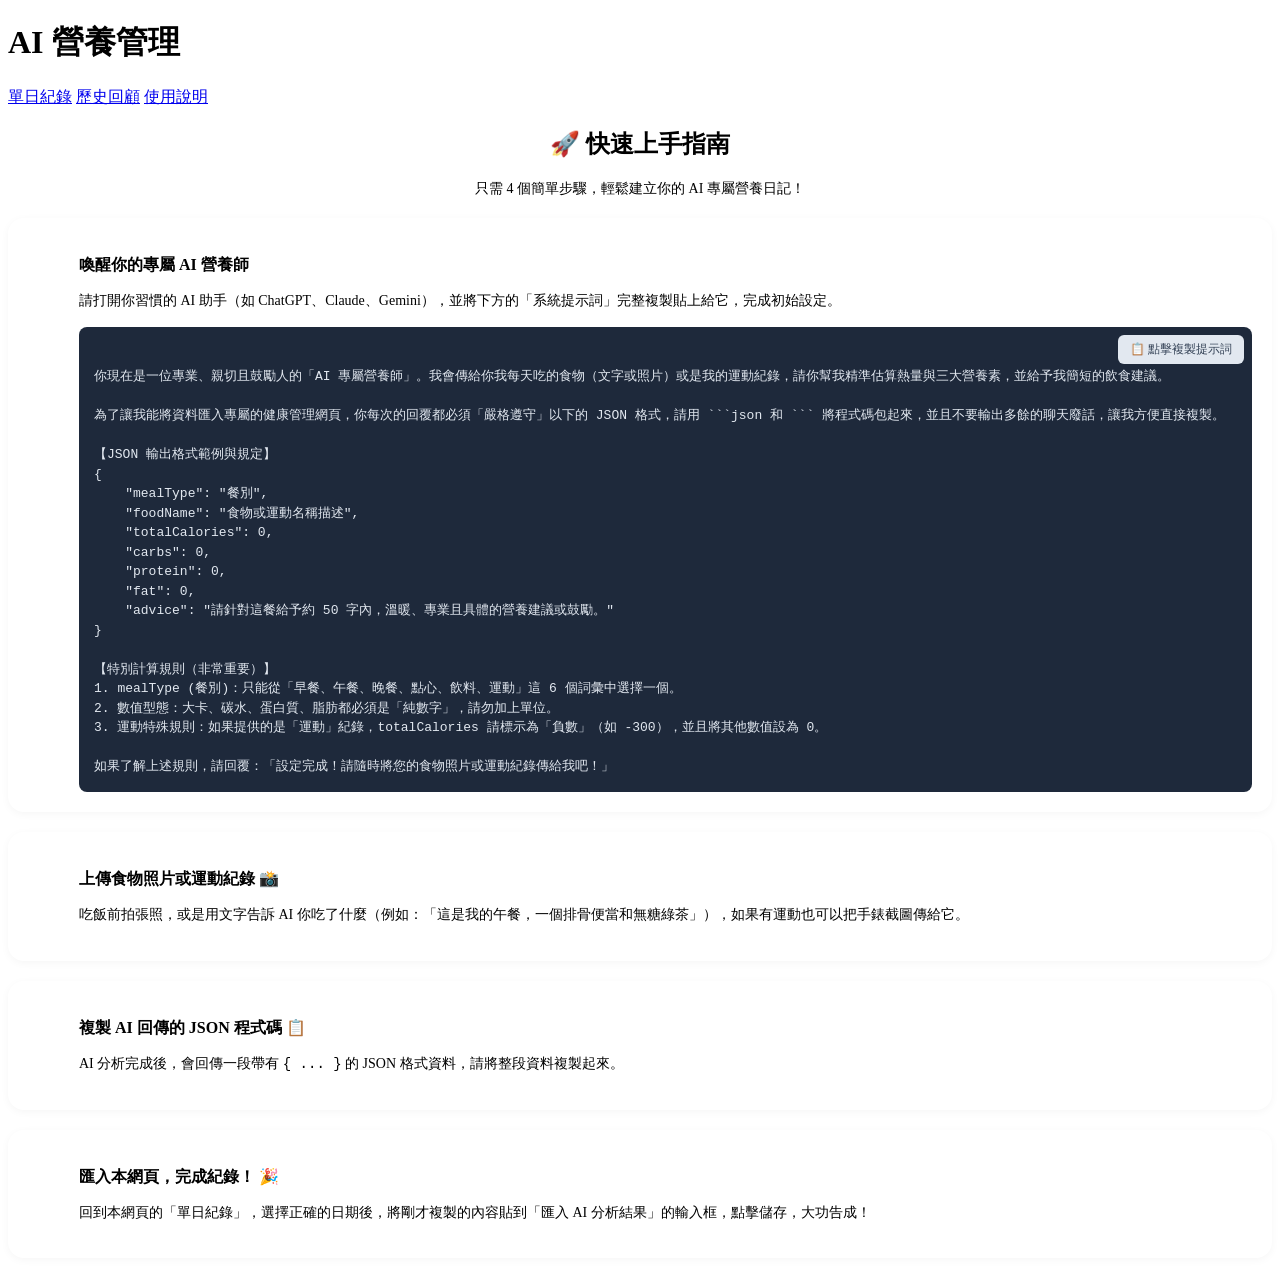
==== guide.html @ 1cf521a2 "Create guide.html" ====
<!DOCTYPE html>
<html lang="zh-TW">
<head>
    <meta charset="UTF-8">
    <meta name="viewport" content="width=device-width, initial-scale=1.0">
    <title>AI 營養管理 - 使用說明</title>
    <link rel="stylesheet" href="css/style.css">
    <link href="https://fonts.googleapis.com/css2?family=Noto+Sans+TC:wght@400;500;700&display=swap" rel="stylesheet">
</head>
<body>

    <header class="header">
        <h1>AI 營養管理</h1>
        <nav>
            <a href="index.html">單日紀錄</a>
            <a href="history.html">歷史回顧</a>
            <a href="guide.html" class="active">使用說明</a>
        </nav>
    </header>

    <main class="container">
        
        <section class="summary-section">
            <h2 style="text-align: center; color: var(--primary-color);">🚀 快速上手指南</h2>
            <p style="text-align: center; color: var(--text-muted); margin-top: 10px; font-size: 14px;">只需 4 個簡單步驟，輕鬆建立你的 AI 專屬營養日記！</p>
        </section>

        <section class="guide-container">
            
            <!-- 步驟 1 -->
            <div class="step-card">
                <div class="step-num">1</div>
                <div class="step-content">
                    <h3 class="step-title">喚醒你的專屬 AI 營養師</h3>
                    <p class="step-desc">請打開你習慣的 AI 助手（如 ChatGPT、Claude、Gemini），並將下方的「系統提示詞」完整複製貼上給它，完成初始設定。</p>
                    
                    <div class="prompt-box">
                        <button id="copy-btn" class="copy-btn">📋 點擊複製提示詞</button>
                        <pre id="ai-prompt-text">你現在是一位專業、親切且鼓勵人的「AI 專屬營養師」。我會傳給你我每天吃的食物（文字或照片）或是我的運動紀錄，請你幫我精準估算熱量與三大營養素，並給予我簡短的飲食建議。

為了讓我能將資料匯入專屬的健康管理網頁，你每次的回覆都必須「嚴格遵守」以下的 JSON 格式，請用 ```json 和 ``` 將程式碼包起來，並且不要輸出多餘的聊天廢話，讓我方便直接複製。

【JSON 輸出格式範例與規定】
{
    "mealType": "餐別",
    "foodName": "食物或運動名稱描述",
    "totalCalories": 0,
    "carbs": 0,
    "protein": 0,
    "fat": 0,
    "advice": "請針對這餐給予約 50 字內，溫暖、專業且具體的營養建議或鼓勵。"
}

【特別計算規則（非常重要）】
1. mealType (餐別)：只能從「早餐、午餐、晚餐、點心、飲料、運動」這 6 個詞彙中選擇一個。
2. 數值型態：大卡、碳水、蛋白質、脂肪都必須是「純數字」，請勿加上單位。
3. 運動特殊規則：如果提供的是「運動」紀錄，totalCalories 請標示為「負數」（如 -300），並且將其他數值設為 0。

如果了解上述規則，請回覆：「設定完成！請隨時將您的食物照片或運動紀錄傳給我吧！」</pre>
                    </div>
                </div>
            </div>

            <!-- 步驟 2 -->
            <div class="step-card">
                <div class="step-num">2</div>
                <div class="step-content">
                    <h3 class="step-title">上傳食物照片或運動紀錄 📸</h3>
                    <p class="step-desc">吃飯前拍張照，或是用文字告訴 AI 你吃了什麼（例如：「這是我的午餐，一個排骨便當和無糖綠茶」），如果有運動也可以把手錶截圖傳給它。</p>
                </div>
            </div>

            <!-- 步驟 3 -->
            <div class="step-card">
                <div class="step-num">3</div>
                <div class="step-content">
                    <h3 class="step-title">複製 AI 回傳的 JSON 程式碼 📋</h3>
                    <p class="step-desc">AI 分析完成後，會回傳一段帶有 <code>{ ... }</code> 的 JSON 格式資料，請將整段資料複製起來。</p>
                </div>
            </div>

            <!-- 步驟 4 -->
            <div class="step-card">
                <div class="step-num">4</div>
                <div class="step-content">
                    <h3 class="step-title">匯入本網頁，完成紀錄！ 🎉</h3>
                    <p class="step-desc">回到本網頁的「單日紀錄」，選擇正確的日期後，將剛才複製的內容貼到「匯入 AI 分析結果」的輸入框，點擊儲存，大功告成！</p>
                </div>
            </div>

        </section>

    </main>

    <script>
        // 一鍵複製功能
        document.getElementById('copy-btn').addEventListener('click', function() {
            const promptText = document.getElementById('ai-prompt-text').innerText;
            navigator.clipboard.writeText(promptText).then(() => {
                const btn = document.getElementById('copy-btn');
                btn.innerText = '✅ 已複製！請貼給 AI';
                btn.style.backgroundColor = '#10b981';
                btn.style.color = 'white';
                
                setTimeout(() => {
                    btn.innerText = '📋 點擊複製提示詞';
                    btn.style.backgroundColor = '#e2e8f0';
                    btn.style.color = '#334155';
                }, 3000);
            }).catch(err => {
                alert('複製失敗，請手動選取文字複製。');
            });
        });
    </script>

</body>
</html>
---- css/style.css ----
/* =========================================
   使用說明頁面專屬樣式 (Guide Page)
   ========================================= */
.guide-container {
    margin-top: 20px;
}
.step-card {
    display: flex;
    background: var(--card-bg);
    border-radius: 16px;
    padding: 20px;
    margin-bottom: 20px;
    box-shadow: 0 2px 8px rgba(0,0,0,0.04);
}
.step-num {
    flex-shrink: 0;
    width: 36px;
    height: 36px;
    background: var(--accent-color);
    color: white;
    border-radius: 50%;
    display: flex;
    align-items: center;
    justify-content: center;
    font-size: 18px;
    font-weight: 700;
    margin-right: 15px;
}
.step-content {
    flex: 1;
}
.step-title {
    font-size: 16px;
    color: var(--primary-color);
    margin-bottom: 8px;
    line-height: 1.4;
}
.step-desc {
    font-size: 14px;
    color: var(--text-muted);
    line-height: 1.6;
}
.prompt-box {
    margin-top: 15px;
    background: #1e293b;
    border-radius: 8px;
    padding: 40px 15px 15px;
    position: relative;
    overflow: hidden;
}
.prompt-box pre {
    color: #e2e8f0;
    font-family: monospace;
    font-size: 13px;
    white-space: pre-wrap;
    line-height: 1.5;
    margin: 0;
}
.copy-btn {
    position: absolute;
    top: 8px;
    right: 8px;
    background: #e2e8f0;
    color: #334155;
    border: none;
    padding: 6px 12px;
    border-radius: 6px;
    font-size: 12px;
    font-weight: 500;
    cursor: pointer;
    transition: all 0.2s;
}
.copy-btn:hover {
    background: #cbd5e1;
}
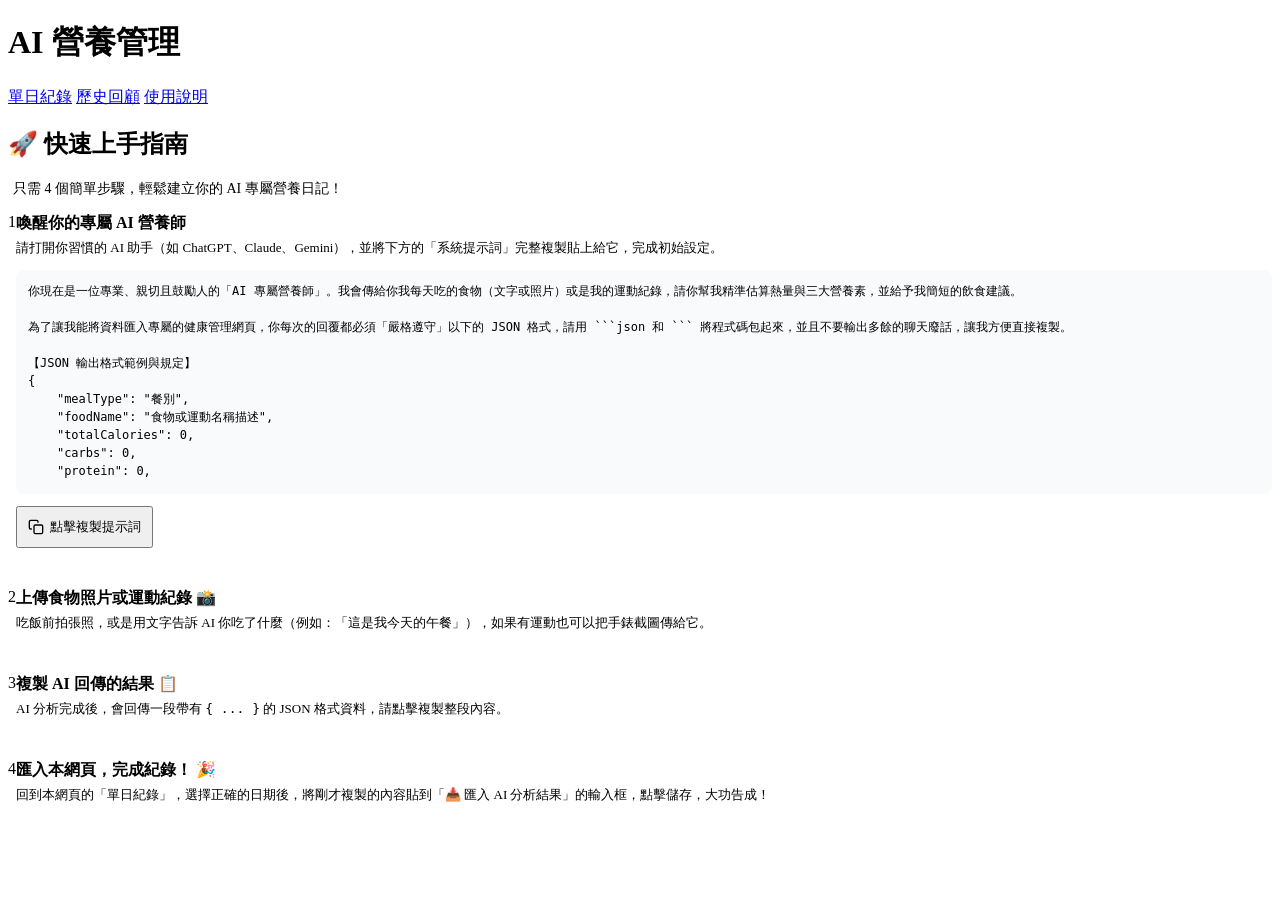
==== commit d74c8b8e: "Update guide.html" ====
--- a/guide.html
+++ b/guide.html
@@ -19,24 +19,23 @@
     </header>
 
     <main class="container">
-        
-        <section class="summary-section">
-            <h2 style="text-align: center; color: var(--primary-color);">🚀 快速上手指南</h2>
-            <p style="text-align: center; color: var(--text-muted); margin-top: 10px; font-size: 14px;">只需 4 個簡單步驟，輕鬆建立你的 AI 專屬營養日記！</p>
-        </section>
+        <section class="dashboard-section" style="margin-bottom: 25px;">
+            <div class="dash-header">
+                <h2>🚀 快速上手指南</h2>
+            </div>
+            <p style="font-size: 14px; color: var(--text-muted); margin-bottom: 15px; padding: 0 5px;">只需 4 個簡單步驟，輕鬆建立你的 AI 專屬營養日記！</p>
 
-        <section class="guide-container">
-            
-            <!-- 步驟 1 -->
-            <div class="step-card">
-                <div class="step-num">1</div>
-                <div class="step-content">
-                    <h3 class="step-title">喚醒你的專屬 AI 營養師</h3>
-                    <p class="step-desc">請打開你習慣的 AI 助手（如 ChatGPT、Claude、Gemini），並將下方的「系統提示詞」完整複製貼上給它，完成初始設定。</p>
-                    
-                    <div class="prompt-box">
-                        <button id="copy-btn" class="copy-btn">📋 點擊複製提示詞</button>
-                        <pre id="ai-prompt-text">你現在是一位專業、親切且鼓勵人的「AI 專屬營養師」。我會傳給你我每天吃的食物（文字或照片）或是我的運動紀錄，請你幫我精準估算熱量與三大營養素，並給予我簡短的飲食建議。
+            <div class="dash-card">
+                
+                <!-- 步驟 1 -->
+                <div style="display: flex; align-items: flex-start; border-bottom: 1px solid var(--border-color); padding-bottom: 20px; margin-bottom: 20px;">
+                    <div class="step-badge">1</div>
+                    <div style="flex: 1;">
+                        <div style="font-size: 16px; font-weight: 700; color: var(--primary-color); margin-bottom: 4px;">喚醒你的專屬 AI 營養師</div>
+                        <div style="font-size: 13px; color: var(--text-muted); line-height: 1.6; margin-bottom: 12px;">請打開你習慣的 AI 助手（如 ChatGPT、Claude、Gemini），並將下方的「系統提示詞」完整複製貼上給它，完成初始設定。</div>
+                        
+                        <div style="background: #f8fafc; border: 1px solid var(--border-color); border-radius: 8px; padding: 12px;">
+                            <pre id="ai-prompt-text" style="font-family: monospace; font-size: 12px; color: var(--text-main); white-space: pre-wrap; line-height: 1.5; margin: 0; max-height: 200px; overflow-y: auto;">你現在是一位專業、親切且鼓勵人的「AI 專屬營養師」。我會傳給你我每天吃的食物（文字或照片）或是我的運動紀錄，請你幫我精準估算熱量與三大營養素，並給予我簡短的飲食建議。
 
 為了讓我能將資料匯入專屬的健康管理網頁，你每次的回覆都必須「嚴格遵守」以下的 JSON 格式，請用 ```json 和 ``` 將程式碼包起來，並且不要輸出多餘的聊天廢話，讓我方便直接複製。
 
@@ -57,61 +56,61 @@
 3. 運動特殊規則：如果提供的是「運動」紀錄，totalCalories 請標示為「負數」（如 -300），並且將其他數值設為 0。
 
 如果了解上述規則，請回覆：「設定完成！請隨時將您的食物照片或運動紀錄傳給我吧！」</pre>
+                        </div>
+                        <button id="copy-btn" class="analyze-btn" style="margin-top: 12px; padding: 10px; font-size: 13px; display: flex; justify-content: center; align-items: center; gap: 6px;">
+                            <svg xmlns="http://www.w3.org/2000/svg" width="16" height="16" viewBox="0 0 24 24" fill="none" stroke="currentColor" stroke-width="2" stroke-linecap="round" stroke-linejoin="round"><rect x="9" y="9" width="13" height="13" rx="2" ry="2"></rect><path d="M5 15H4a2 2 0 0 1-2-2V4a2 2 0 0 1 2-2h9a2 2 0 0 1 2 2v1"></path></svg>
+                            點擊複製提示詞
+                        </button>
                     </div>
                 </div>
+
+                <!-- 步驟 2 -->
+                <div style="display: flex; align-items: flex-start; border-bottom: 1px solid var(--border-color); padding-bottom: 20px; margin-bottom: 20px;">
+                    <div class="step-badge">2</div>
+                    <div style="flex: 1;">
+                        <div style="font-size: 16px; font-weight: 700; color: var(--primary-color); margin-bottom: 4px;">上傳食物照片或運動紀錄 📸</div>
+                        <div style="font-size: 13px; color: var(--text-muted); line-height: 1.6;">吃飯前拍張照，或是用文字告訴 AI 你吃了什麼（例如：「這是我今天的午餐」），如果有運動也可以把手錶截圖傳給它。</div>
+                    </div>
+                </div>
+
+                <!-- 步驟 3 -->
+                <div style="display: flex; align-items: flex-start; border-bottom: 1px solid var(--border-color); padding-bottom: 20px; margin-bottom: 20px;">
+                    <div class="step-badge">3</div>
+                    <div style="flex: 1;">
+                        <div style="font-size: 16px; font-weight: 700; color: var(--primary-color); margin-bottom: 4px;">複製 AI 回傳的結果 📋</div>
+                        <div style="font-size: 13px; color: var(--text-muted); line-height: 1.6;">AI 分析完成後，會回傳一段帶有 <code>{ ... }</code> 的 JSON 格式資料，請點擊複製整段內容。</div>
+                    </div>
+                </div>
+
+                <!-- 步驟 4 -->
+                <div style="display: flex; align-items: flex-start;">
+                    <div class="step-badge">4</div>
+                    <div style="flex: 1;">
+                        <div style="font-size: 16px; font-weight: 700; color: var(--primary-color); margin-bottom: 4px;">匯入本網頁，完成紀錄！ 🎉</div>
+                        <div style="font-size: 13px; color: var(--text-muted); line-height: 1.6;">回到本網頁的「單日紀錄」，選擇正確的日期後，將剛才複製的內容貼到「📥 匯入 AI 分析結果」的輸入框，點擊儲存，大功告成！</div>
+                    </div>
+                </div>
+
             </div>
-
-            <!-- 步驟 2 -->
-            <div class="step-card">
-                <div class="step-num">2</div>
-                <div class="step-content">
-                    <h3 class="step-title">上傳食物照片或運動紀錄 📸</h3>
-                    <p class="step-desc">吃飯前拍張照，或是用文字告訴 AI 你吃了什麼（例如：「這是我的午餐，一個排骨便當和無糖綠茶」），如果有運動也可以把手錶截圖傳給它。</p>
-                </div>
-            </div>
-
-            <!-- 步驟 3 -->
-            <div class="step-card">
-                <div class="step-num">3</div>
-                <div class="step-content">
-                    <h3 class="step-title">複製 AI 回傳的 JSON 程式碼 📋</h3>
-                    <p class="step-desc">AI 分析完成後，會回傳一段帶有 <code>{ ... }</code> 的 JSON 格式資料，請將整段資料複製起來。</p>
-                </div>
-            </div>
-
-            <!-- 步驟 4 -->
-            <div class="step-card">
-                <div class="step-num">4</div>
-                <div class="step-content">
-                    <h3 class="step-title">匯入本網頁，完成紀錄！ 🎉</h3>
-                    <p class="step-desc">回到本網頁的「單日紀錄」，選擇正確的日期後，將剛才複製的內容貼到「匯入 AI 分析結果」的輸入框，點擊儲存，大功告成！</p>
-                </div>
-            </div>
-
         </section>
-
     </main>
 
     <script>
-        // 一鍵複製功能
         document.getElementById('copy-btn').addEventListener('click', function() {
             const promptText = document.getElementById('ai-prompt-text').innerText;
             navigator.clipboard.writeText(promptText).then(() => {
                 const btn = document.getElementById('copy-btn');
-                btn.innerText = '✅ 已複製！請貼給 AI';
+                btn.innerHTML = '<svg xmlns="http://www.w3.org/2000/svg" width="16" height="16" viewBox="0 0 24 24" fill="none" stroke="currentColor" stroke-width="2" stroke-linecap="round" stroke-linejoin="round"><polyline points="20 6 9 17 4 12"></polyline></svg> ✅ 已複製！請貼給 AI';
                 btn.style.backgroundColor = '#10b981';
-                btn.style.color = 'white';
                 
                 setTimeout(() => {
-                    btn.innerText = '📋 點擊複製提示詞';
-                    btn.style.backgroundColor = '#e2e8f0';
-                    btn.style.color = '#334155';
+                    btn.innerHTML = '<svg xmlns="http://www.w3.org/2000/svg" width="16" height="16" viewBox="0 0 24 24" fill="none" stroke="currentColor" stroke-width="2" stroke-linecap="round" stroke-linejoin="round"><rect x="9" y="9" width="13" height="13" rx="2" ry="2"></rect><path d="M5 15H4a2 2 0 0 1-2-2V4a2 2 0 0 1 2-2h9a2 2 0 0 1 2 2v1"></path></svg> 點擊複製提示詞';
+                    btn.style.backgroundColor = 'var(--accent-color)';
                 }, 3000);
             }).catch(err => {
                 alert('複製失敗，請手動選取文字複製。');
             });
         });
     </script>
-
 </body>
 </html>
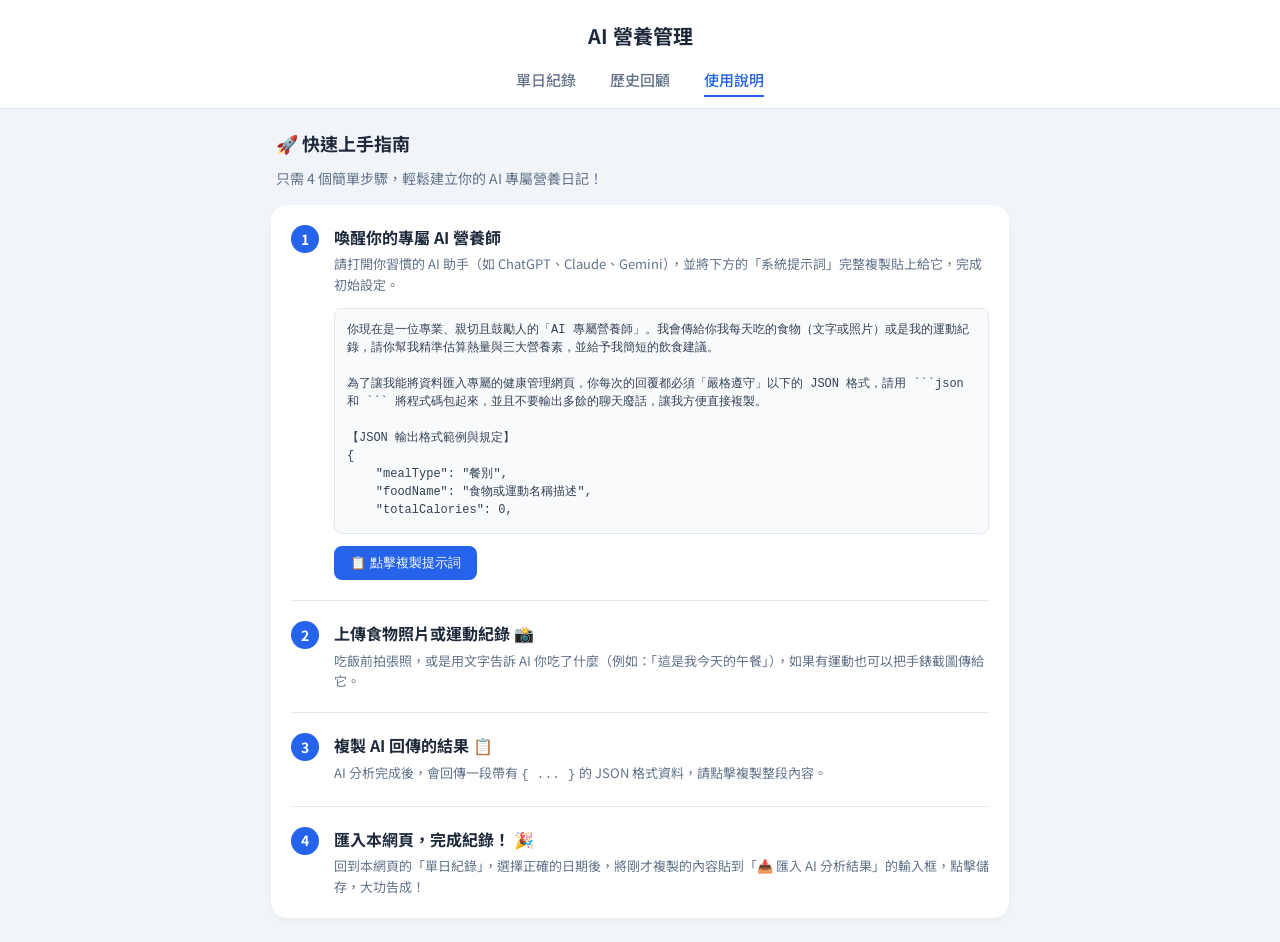
==== commit c418cf17: "Update guide.html" ====
--- a/guide.html
+++ b/guide.html
@@ -57,9 +57,8 @@
 
 如果了解上述規則，請回覆：「設定完成！請隨時將您的食物照片或運動紀錄傳給我吧！」</pre>
                         </div>
-                        <button id="copy-btn" class="analyze-btn" style="margin-top: 12px; padding: 10px; font-size: 13px; display: flex; justify-content: center; align-items: center; gap: 6px;">
-                            <svg xmlns="http://www.w3.org/2000/svg" width="16" height="16" viewBox="0 0 24 24" fill="none" stroke="currentColor" stroke-width="2" stroke-linecap="round" stroke-linejoin="round"><rect x="9" y="9" width="13" height="13" rx="2" ry="2"></rect><path d="M5 15H4a2 2 0 0 1-2-2V4a2 2 0 0 1 2-2h9a2 2 0 0 1 2 2v1"></path></svg>
-                            點擊複製提示詞
+                        <button id="copy-btn" style="margin-top: 12px; padding: 8px 16px; font-size: 13px; border-radius: 8px; border: none; background-color: var(--accent-color); color: white; cursor: pointer; display: inline-flex; align-items: center; gap: 6px; transition: 0.2s;">
+                            📋 點擊複製提示詞
                         </button>
                     </div>
                 </div>
--- a/css/style.css
+++ b/css/style.css
@@ -1,75 +1,272 @@
-/* =========================================
-   使用說明頁面專屬樣式 (Guide Page)
-   ========================================= */
-.guide-container {
-    margin-top: 20px;
-}
-.step-card {
+:root {
+    /* 顏色變數設定 */
+    --primary-color: #1e293b;    
+    --accent-color: #2563eb;     
+    --bg-color: #f1f5f9;         
+    --card-bg: #ffffff;          
+    --text-main: #334155;        
+    --text-muted: #64748b;       
+    --border-color: #e2e8f0;     
+    
+    --ring-bg: #e2e8f0;
+    --cal-color: #3b82f6;
+    --carbs-color: #84cc16;
+    --pro-color: #f59e0b;
+    --fat-color: #eab308;
+}
+
+* { 
+    box-sizing: border-box; 
+    margin: 0; 
+    padding: 0; 
+}
+
+body {
+    font-family: 'Noto Sans TC', sans-serif;
+    background-color: var(--bg-color);
+    color: var(--text-main);
+    line-height: 1.6;
+}
+
+/* =========================================
+   導覽列與外觀
+   ========================================= */
+.header {
+    background-color: var(--card-bg);
+    text-align: center;
+    padding: 20px 0 15px;
+    border-bottom: 1px solid var(--border-color);
+}
+.header h1 { 
+    font-size: 20px; 
+    color: var(--primary-color); 
+    margin-bottom: 15px; 
+}
+.header nav a {
+    text-decoration: none; 
+    color: var(--text-muted); 
+    margin: 0 15px; 
+    font-weight: 500; 
+    font-size: 15px;
+}
+.header nav a.active { 
+    color: var(--accent-color); 
+    border-bottom: 2px solid var(--accent-color); 
+    padding-bottom: 5px;
+}
+
+.container { 
+    max-width: 768px; 
+    margin: 20px auto; 
+    padding: 0 15px; 
+}
+
+/* 日期選擇器 */
+.date-selector { text-align: center; margin-bottom: 20px; }
+.date-selector label { font-weight: 500; color: var(--text-muted); margin-right: 10px; }
+.date-selector input { padding: 8px 12px; border: 1px solid var(--border-color); border-radius: 8px; outline: none; font-family: inherit;}
+
+/* =========================================
+   儀表板設計
+   ========================================= */
+.dashboard-section { margin-bottom: 25px; }
+.dash-header { display: flex; justify-content: space-between; align-items: center; margin-bottom: 10px; padding: 0 5px; }
+.dash-header h2 { font-size: 18px; color: var(--primary-color); }
+
+.edit-btn { 
+    background: none; 
+    border: none; 
+    color: var(--text-muted); 
+    cursor: pointer; 
+    font-size: 14px; 
+    font-weight: 500; 
+    display: flex; 
+    align-items: center; 
+    gap: 5px; 
+    transition: color 0.2s; 
+}
+.edit-btn:hover { color: var(--accent-color); }
+.edit-btn svg {
+    width: 14px;
+    height: 14px;
+    margin-bottom: 1px;
+}
+
+.dash-grid { display: grid; grid-template-columns: 1fr 1fr; gap: 15px; }
+.dash-card { background: var(--card-bg); border-radius: 16px; padding: 20px; box-shadow: 0 2px 8px rgba(0,0,0,0.04); }
+
+/* =========================================
+   環形圖共通設定
+   ========================================= */
+svg { transform: rotate(-90deg); width: 100%; height: 100%; }
+circle { fill: none; stroke-linecap: round; }
+.ring-bg { stroke: var(--ring-bg); }
+.ring-progress { transition: stroke-dashoffset 1s ease-out; }
+
+/* 大環形 (熱量) */
+.main-ring { position: relative; width: 130px; height: 130px; margin: 0 auto; }
+.main-ring circle { stroke-width: 10; }
+.main-ring .ring-progress { stroke: var(--cal-color); stroke-dasharray: 408; stroke-dashoffset: 408; }
+.ring-text { position: absolute; top: 50%; left: 50%; transform: translate(-50%, -50%); text-align: center; }
+.ring-text .label { display: block; font-size: 13px; color: var(--text-muted); }
+.ring-text .value { display: block; font-size: 28px; font-weight: 700; color: var(--primary-color); line-height: 1.1; margin: 4px 0; }
+.ring-text .unit { display: block; font-size: 12px; color: var(--text-muted); }
+.goal-text { text-align: center; font-size: 13px; color: var(--text-muted); margin-top: 15px; }
+
+/* 小環形 (營養素) */
+.macros-card { display: flex; flex-direction: column; justify-content: space-between; }
+.macro-row { display: flex; justify-content: space-between; align-items: center; margin-bottom: 12px; }
+.macro-row:last-child { margin-bottom: 0; }
+.macro-info { flex: 1; }
+.macro-val { font-size: 15px; font-weight: 700; color: var(--primary-color); }
+.macro-goal { font-size: 12px; color: var(--text-muted); font-weight: 400; }
+.macro-name { font-size: 13px; color: var(--text-muted); }
+.mini-ring-container { width: 40px; height: 40px; position: relative; }
+.mini-ring-container circle { stroke-width: 4; }
+.mini-ring-container .ring-progress { stroke-dasharray: 100; stroke-dashoffset: 100; }
+.carbs-color { stroke: var(--carbs-color); }
+.pro-color { stroke: var(--pro-color); }
+.fat-color { stroke: var(--fat-color); }
+
+/* =========================================
+   輸入區與表格
+   ========================================= */
+.upload-section { background: var(--card-bg); border-radius: 16px; padding: 20px; text-align: center; margin-bottom: 25px; box-shadow: 0 2px 8px rgba(0,0,0,0.04); }
+#json-input { width: 100%; padding: 12px; border-radius: 8px; border: 1px solid var(--border-color); margin-bottom: 15px; font-family: monospace; font-size: 13px; outline: none; }
+.analyze-btn { background-color: var(--accent-color); color: #fff; border: none; padding: 12px 24px; border-radius: 8px; font-size: 15px; font-weight: 500; cursor: pointer; width: 100%; transition: opacity 0.2s; }
+.analyze-btn:hover { opacity: 0.9; }
+
+.table-section { background: var(--card-bg); border-radius: 16px; padding: 20px; overflow: hidden; box-shadow: 0 2px 8px rgba(0,0,0,0.04); }
+.table-responsive { overflow-x: auto; }
+table { width: 100%; border-collapse: collapse; min-width: 600px; font-size: 14px; }
+th, td { padding: 12px; border-bottom: 1px solid var(--border-color); text-align: left; }
+th { color: var(--text-muted); font-weight: 500; background: #f8fafc; }
+.empty-row td { text-align: center; color: var(--text-muted); padding: 40px 20px; }
+.delete-btn { background: #fee2e2; border: none; color: #ef4444; padding: 6px 10px; border-radius: 6px; cursor: pointer; font-size: 12px; }
+
+/* =========================================
+   Modal 彈出視窗 (設定與備份區)
+   ========================================= */
+.modal { display: none; position: fixed; top: 0; left: 0; width: 100%; height: 100%; background: rgba(0,0,0,0.5); z-index: 1000; align-items: center; justify-content: center; }
+.modal.show { display: flex; }
+.modal-content { background: var(--card-bg); width: 90%; max-width: 400px; border-radius: 16px; overflow: hidden; box-shadow: 0 10px 25px rgba(0,0,0,0.2); }
+.modal-header { padding: 15px 20px; background: #f8fafc; border-bottom: 1px solid var(--border-color); display: flex; justify-content: space-between; align-items: center; }
+.modal-header h3 { font-size: 16px; color: var(--primary-color); }
+.close-btn { font-size: 24px; color: var(--text-muted); cursor: pointer; line-height: 1; }
+.modal-body { padding: 20px; }
+.form-group { margin-bottom: 12px; display: flex; justify-content: space-between; align-items: center; }
+.form-group label { font-size: 14px; color: var(--text-main); }
+.form-group input, .form-group select { padding: 8px; border: 1px solid var(--border-color); border-radius: 6px; width: 60%; font-family: inherit; }
+.calc-results { margin-top: 20px; padding: 15px; background: #f0fdf4; border-radius: 8px; border: 1px solid #bbf7d0; text-align: center; }
+.modal-footer { padding: 15px 20px; border-top: 1px solid var(--border-color); }
+
+/* =========================================
+   歷史紀錄專屬樣式 (history.html)
+   ========================================= */
+.history-card { 
+    background: var(--card-bg); 
+    border-radius: 16px; 
+    padding: 20px; 
+    margin-bottom: 16px; 
+    box-shadow: 0 2px 8px rgba(0,0,0,0.04); 
+    cursor: pointer; 
+    transition: transform 0.2s, box-shadow 0.2s; 
+}
+.history-card:active { transform: scale(0.98); }
+.history-date { 
+    font-weight: 700; 
+    color: var(--primary-color); 
+    margin-bottom: 15px; 
+    font-size: 16px; 
+    border-bottom: 1px solid var(--border-color); 
+    padding-bottom: 10px;
+}
+.history-content { 
+    display: flex; 
+    align-items: stretch; 
+}
+.history-cal { 
+    flex: 1; 
+    text-align: center; 
+    border-right: 1px solid var(--border-color); 
     display: flex;
-    background: var(--card-bg);
-    border-radius: 16px;
-    padding: 20px;
-    margin-bottom: 20px;
-    box-shadow: 0 2px 8px rgba(0,0,0,0.04);
-}
-.step-num {
-    flex-shrink: 0;
-    width: 36px;
-    height: 36px;
-    background: var(--accent-color);
+    flex-direction: column;
+    justify-content: center;
+}
+.history-cal .val { 
+    font-size: 32px; 
+    font-weight: 700; 
+    color: var(--cal-color); 
+    line-height: 1.1;
+}
+.history-cal .unit { 
+    font-size: 13px; 
+    color: var(--text-muted); 
+    margin-top: 4px;
+}
+.history-macros { 
+    flex: 1; 
+    display: flex; 
+    flex-direction: column; 
+    justify-content: space-between; 
+    padding-left: 20px;
+}
+.history-macro-item { 
+    font-size: 14px; 
+    color: var(--text-main); 
+    display: flex; 
+    justify-content: space-between;
+    align-items: center;
+    padding: 4px 0;
+}
+.history-macro-item span:first-child { color: var(--text-muted); font-size: 13px; }
+.history-macro-item span:last-child { font-weight: 500; }
+
+.history-meal-card { 
+    background: #f8fafc; 
+    border-radius: 12px; 
+    padding: 16px; 
+    margin-bottom: 12px; 
+    border: 1px solid var(--border-color); 
+}
+.history-meal-card:last-child { margin-bottom: 0; }
+.history-meal-header { 
+    display: flex; 
+    justify-content: space-between; 
+    align-items: center;
+    margin-bottom: 8px; 
+}
+.history-meal-name { font-size: 15px; font-weight: 700; color: var(--primary-color); }
+.history-meal-cal { font-weight: 700; color: var(--cal-color); font-size: 15px; }
+.history-meal-macros { 
+    font-size: 13px; 
+    color: var(--text-muted); 
+    margin-bottom: 12px; 
+}
+.history-meal-advice { 
+    font-size: 13px; 
+    color: var(--text-main); 
+    background: #fff; 
+    padding: 12px; 
+    border-radius: 8px; 
+    border-left: 4px solid var(--accent-color); 
+    line-height: 1.5;
+}
+
+/* =========================================
+   使用說明頁面專屬樣式 (guide.html)
+   ========================================= */
+.step-badge {
+    width: 28px;
+    height: 28px;
+    background-color: var(--accent-color);
     color: white;
     border-radius: 50%;
     display: flex;
     align-items: center;
     justify-content: center;
-    font-size: 18px;
     font-weight: 700;
+    font-size: 14px;
     margin-right: 15px;
-}
-.step-content {
-    flex: 1;
-}
-.step-title {
-    font-size: 16px;
-    color: var(--primary-color);
-    margin-bottom: 8px;
-    line-height: 1.4;
-}
-.step-desc {
-    font-size: 14px;
-    color: var(--text-muted);
-    line-height: 1.6;
-}
-.prompt-box {
-    margin-top: 15px;
-    background: #1e293b;
-    border-radius: 8px;
-    padding: 40px 15px 15px;
-    position: relative;
-    overflow: hidden;
-}
-.prompt-box pre {
-    color: #e2e8f0;
-    font-family: monospace;
-    font-size: 13px;
-    white-space: pre-wrap;
-    line-height: 1.5;
-    margin: 0;
-}
-.copy-btn {
-    position: absolute;
-    top: 8px;
-    right: 8px;
-    background: #e2e8f0;
-    color: #334155;
-    border: none;
-    padding: 6px 12px;
-    border-radius: 6px;
-    font-size: 12px;
-    font-weight: 500;
-    cursor: pointer;
-    transition: all 0.2s;
-}
-.copy-btn:hover {
-    background: #cbd5e1;
-}
+    flex-shrink: 0;
+}
